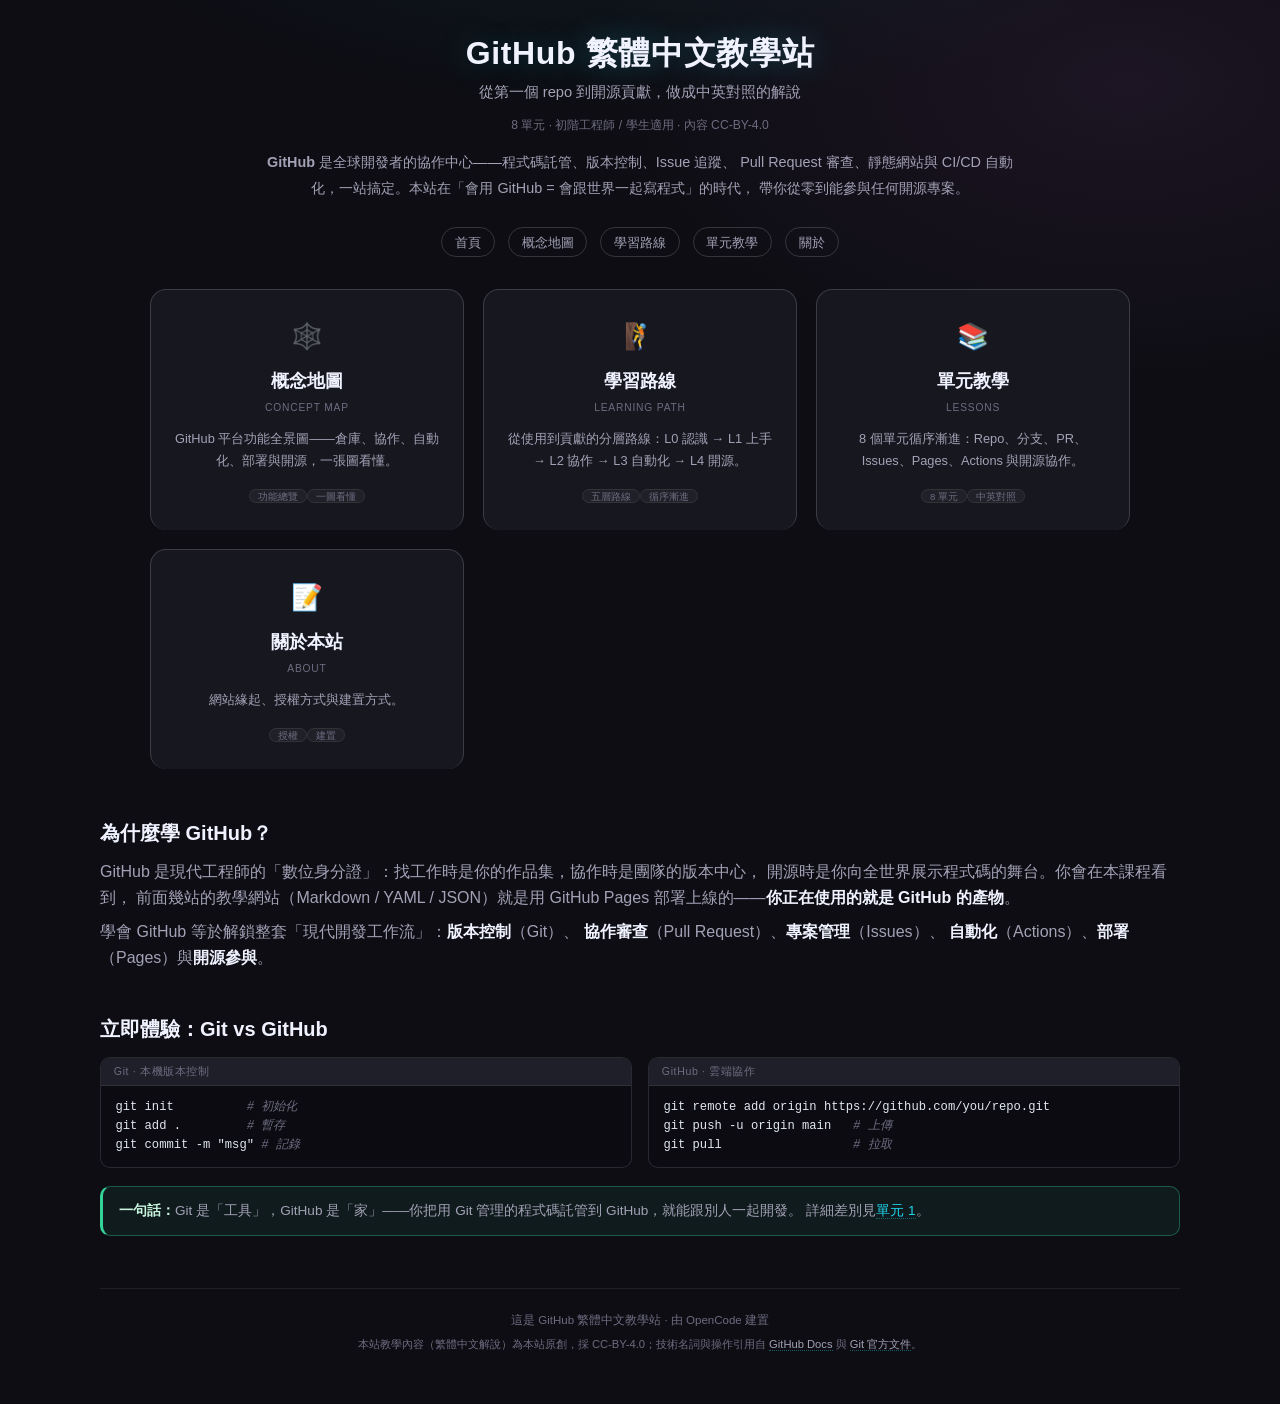
==== index.html @ 43052122 "GitHub course site: core pages + 8 units" ====
<!DOCTYPE html>
<html lang="zh-Hant">
<head>
<meta charset="UTF-8">
<meta name="viewport" content="width=device-width, initial-scale=1.0">
<title>GitHub 繁中教學站 · github-tech-zh-tw</title>
<meta name="description" content="把 GitHub 從帳號到開源貢獻做成中英對照的分層教學網站。">
<link rel="icon" type="image/svg+xml" href="assets/favicon.svg">
<link rel="stylesheet" href="assets/site.css">
</head>
<body>
<div class="container">

<header>
  <h1>GitHub 繁體中文教學站</h1>
  <p class="subtitle">從第一個 repo 到開源貢獻，做成中英對照的解說</p>
  <p class="badge-line">8 單元 · 初階工程師 / 學生適用 · 內容 CC-BY-4.0</p>
  <p class="tagline">
    <strong>GitHub</strong> 是全球開發者的協作中心——程式碼託管、版本控制、Issue 追蹤、
    Pull Request 審查、靜態網站與 CI/CD 自動化，一站搞定。本站在「會用 GitHub = 會跟世界一起寫程式」的時代，
    帶你從零到能參與任何開源專案。
  </p>
</header>

<nav class="topnav">
  <a href="index.html">首頁</a>
  <a href="map.html">概念地圖</a>
  <a href="learning-path.html">學習路線</a>
  <a href="docs/index.html">單元教學</a>
  <a href="about.html">關於</a>
</nav>

<div class="entry-cards">
  <a class="entry-card" href="map.html">
    <div class="ec-icon">🕸️</div>
    <div class="ec-title">概念地圖</div>
    <div class="ec-en">Concept Map</div>
    <div class="ec-desc">GitHub 平台功能全景圖——倉庫、協作、自動化、部署與開源，一張圖看懂。</div>
    <div class="ec-pill"><span class="c-tag">功能總覽</span><span class="c-tag">一圖看懂</span></div>
  </a>
  <a class="entry-card" href="learning-path.html">
    <div class="ec-icon">🧗</div>
    <div class="ec-title">學習路線</div>
    <div class="ec-en">Learning Path</div>
    <div class="ec-desc">從使用到貢獻的分層路線：L0 認識 → L1 上手 → L2 協作 → L3 自動化 → L4 開源。</div>
    <div class="ec-pill"><span class="c-tag">五層路線</span><span class="c-tag">循序漸進</span></div>
  </a>
  <a class="entry-card" href="docs/index.html">
    <div class="ec-icon">📚</div>
    <div class="ec-title">單元教學</div>
    <div class="ec-en">Lessons</div>
    <div class="ec-desc">8 個單元循序漸進：Repo、分支、PR、Issues、Pages、Actions 與開源協作。</div>
    <div class="ec-pill"><span class="c-tag">8 單元</span><span class="c-tag">中英對照</span></div>
  </a>
  <a class="entry-card" href="about.html">
    <div class="ec-icon">📝</div>
    <div class="ec-title">關於本站</div>
    <div class="ec-en">About</div>
    <div class="ec-desc">網站緣起、授權方式與建置方式。</div>
    <div class="ec-pill"><span class="c-tag">授權</span><span class="c-tag">建置</span></div>
  </a>
</div>

<div class="guide" style="margin-top:2.6rem;">
  <h2>為什麼學 GitHub？</h2>
  <p>
    GitHub 是現代工程師的「數位身分證」：找工作時是你的作品集，協作時是團隊的版本中心，
    開源時是你向全世界展示程式碼的舞台。你會在本課程看到，
    前面幾站的教學網站（Markdown / YAML / JSON）就是用 GitHub Pages 部署上線的——<strong>你正在使用的就是 GitHub 的產物</strong>。
  </p>
  <p>
    學會 GitHub 等於解鎖整套「現代開發工作流」：<strong>版本控制</strong>（Git）、
    <strong>協作審查</strong>（Pull Request）、<strong>專案管理</strong>（Issues）、
    <strong>自動化</strong>（Actions）、<strong>部署</strong>（Pages）與<strong>開源參與</strong>。
  </p>

  <h2>立即體驗：Git vs GitHub</h2>
  <div class="demo-grid">
    <div class="demo-block">
      <div class="demo-label">Git · 本機版本控制</div>
      <pre>git init          <span class="hl-c"># 初始化</span>
git add .         <span class="hl-c"># 暫存</span>
git commit -m "msg" <span class="hl-c"># 記錄</span></pre>
    </div>
    <div class="demo-block">
      <div class="demo-label">GitHub · 雲端協作</div>
      <pre>git remote add origin https://github.com/you/repo.git
git push -u origin main   <span class="hl-c"># 上傳</span>
git pull                  <span class="hl-c"># 拉取</span></pre>
    </div>
  </div>
  <div class="callout">
    <strong>一句話：</strong>Git 是「工具」，GitHub 是「家」——你把用 Git 管理的程式碼託管到 GitHub，就能跟別人一起開發。
    詳細差別見<a href="docs/unit-01-github-intro.html">單元 1</a>。
  </div>
</div>

<footer>
  這是 GitHub 繁體中文教學站 · 由 OpenCode 建置<br>
  <span class="footer-license">本站教學內容（繁體中文解說）為本站原創，採 CC-BY-4.0；技術名詞與操作引用自 <a href="https://docs.github.com/" rel="noopener">GitHub Docs</a> 與 <a href="https://git-scm.com/doc" rel="noopener">Git 官方文件</a>。</span>
</footer>

</div>
</body>
</html>
---- assets/site.css ----
/* github-tech-zh-tw 網站樣式 — GitHub 繁中教學站（深色 × 霓虹，承襲 open-code-review-zh-tw / markitdown-zh-tw / markdown-tech-zh-tw 設計語言） */

:root {
  --bg: #0d0d13;
  --bg-soft: #12121a;
  --surface: #17171f;
  --surface-2: #1f1f2a;
  --line: rgba(255, 255, 255, 0.08);
  --line-strong: rgba(255, 255, 255, 0.16);
  --text: #eceaf4;
  --text-soft: #a3a1b6;
  --text-muted: #6e6c80;
  --cyan: #22d3ee;
  --fuchsia: #e879f9;
  --amber: #fbbf24;
  --emerald: #34d399;
  --orange: #fb923c;
  --violet: #a78bfa;
  --grad-main: linear-gradient(90deg, #22d3ee, #e879f9);
  --font-zh: "Noto Sans TC", "PingFang TC", "Microsoft JhengHei", sans-serif;
  --font-display: "Space Grotesk", "Noto Sans TC", sans-serif;
  --font-mono: "JetBrains Mono", ui-monospace, SFMono-Regular, Consolas, monospace;
}

* { margin: 0; padding: 0; box-sizing: border-box; }
html { scroll-behavior: smooth; }

body {
  background:
    radial-gradient(1100px 560px at 50% -220px, rgba(34, 211, 238, 0.09), transparent 60%),
    radial-gradient(900px 520px at 88% 6%, rgba(232, 121, 249, 0.07), transparent 60%),
    var(--bg);
  color: var(--text);
  font-family: var(--font-zh);
  font-size: 16px;
  line-height: 1.65;
  -webkit-font-smoothing: antialiased;
  -moz-osx-font-smoothing: grayscale;
  padding: 2.2rem 1rem 3rem;
}

.container { max-width: 1080px; margin: 0 auto; }

a { color: var(--cyan); text-decoration: none; border-bottom: 1px dotted rgba(34, 211, 238, 0.4); }
a:hover { color: #7be7fb; border-bottom-color: var(--cyan); }
a.entry-card, a.card, a.case-card, a.cm-node, a.about-card, a.next-prev { border-bottom: none; }
a.entry-card:hover, a.card:hover, a.case-card:hover, a.cm-node:hover { border-bottom: none; }

::selection { background: rgba(34, 211, 238, 0.28); }

/* ---------- Header ---------- */
header { text-align: center; margin-bottom: 1.6rem; }
h1 {
  font-family: var(--font-display);
  font-size: 2rem;
  font-weight: 700;
  letter-spacing: 0.02em;
  line-height: 1.15;
  color: #f0f2ff;
  text-shadow: 0 0 30px rgba(34, 211, 238, 0.25);
}
.subtitle { font-size: 0.92rem; color: var(--text-soft); margin-top: 0.5rem; }
.badge-line { margin-top: 0.7rem; font-size: 0.76rem; color: var(--text-muted); }
.tagline {
  max-width: 760px;
  margin: 0.9rem auto 0;
  font-size: 0.9rem;
  color: var(--text-soft);
  line-height: 1.8;
}

/* ---------- Nav ---------- */
.topnav {
  display: flex;
  flex-wrap: wrap;
  justify-content: center;
  gap: 0.4rem 0.8rem;
  margin: 0.4rem 0 2rem;
  font-size: 0.8rem;
}
.topnav a {
  color: var(--text-soft);
  border: 1px solid var(--line-strong);
  border-radius: 999px;
  padding: 0.2rem 0.8rem;
  border-bottom: 1px solid var(--line-strong);
  transition: color 0.14s, border-color 0.14s;
}
.topnav a:hover { color: var(--cyan); border-color: var(--cyan); }

/* ---------- Back link ---------- */
.back-link { margin-bottom: 1.2rem; font-size: 0.85rem; }
.back-link a { border-bottom: none; margin-right: 0.9rem; color: var(--text-soft); }
.back-link a:hover { color: var(--cyan); }

/* ---------- Entry cards (index) ---------- */
.entry-cards { display: grid; grid-template-columns: repeat(auto-fit, minmax(250px, 1fr)); gap: 1.2rem; max-width: 980px; margin: 0 auto; }
.entry-card {
  position: relative;
  overflow: hidden;
  display: flex;
  flex-direction: column;
  background: var(--surface);
  border: 1px solid var(--line-strong);
  border-radius: 16px;
  padding: 1.6rem 1.4rem 1.4rem;
  text-decoration: none;
  color: var(--text);
  transition: transform 0.15s, box-shadow 0.15s, border-color 0.15s;
  text-align: center;
}
.entry-card::before {
  content: "";
  position: absolute;
  top: 0;
  left: 0;
  right: 0;
  height: 3px;
  background: var(--grad-main);
  opacity: 0;
  transition: opacity 0.15s;
}
.entry-card:hover { transform: translateY(-4px); border-color: var(--cyan); box-shadow: 0 14px 44px rgba(34, 211, 238, 0.14); }
.entry-card:hover::before { opacity: 1; }
.entry-card .ec-icon { font-size: 1.6rem; margin-bottom: 0.55rem; }
.entry-card .ec-title { font-family: var(--font-display); font-size: 1.15rem; font-weight: 700; color: #f0f2ff; }
.entry-card .ec-en { font-size: 0.64rem; color: var(--text-muted); margin-top: 0.22rem; letter-spacing: 0.08em; text-transform: uppercase; }
.entry-card .ec-desc { font-size: 0.8rem; color: var(--text-soft); margin-top: 0.7rem; line-height: 1.7; }
.entry-card .ec-pill { margin-top: 0.6rem; }
.entry-card .ec-pill .c-tag { font-size: 0.6rem; background: rgba(255,255,255,0.04); border: 1px solid var(--line); color: var(--text-muted); border-radius: 999px; padding: 0.05rem 0.5rem; }

/* ---------- Guide / doc pages ---------- */
.guide h2 { color: #f0f2ff; font-family: var(--font-display); font-size: 1.25rem; margin: 2.2rem 0 0.55rem; padding-top: 0.4rem; }
.guide h3 { color: #e6f7fb; font-family: var(--font-display); font-size: 1.02rem; margin: 1.5rem 0 0.4rem; }
.guide h4 { color: #e6f7fb; font-family: var(--font-display); font-size: 0.92rem; margin: 1.1rem 0 0.3rem; }
.guide p { margin: 0.45rem 0; color: var(--text-soft); }
.guide ul, .guide ol { margin: 0.35rem 0 0.5rem 1.4rem; color: var(--text-soft); }
.guide li { margin: 0.28rem 0; }
.guide strong { color: #f0f2ff; }
.guide .hint { font-size: 0.74rem; color: var(--text-muted); }
.guide a { color: var(--cyan); }

.guide pre {
  background: #0b0b11;
  border: 1px solid var(--line);
  border-radius: 8px;
  padding: 0.8rem 1rem;
  margin: 0.55rem 0;
  overflow-x: auto;
  font-family: var(--font-mono);
  font-size: 0.8rem;
  line-height: 1.6;
  color: #e2e8f0;
}
.guide :not(pre) > code {
  background: rgba(34, 211, 238, 0.12);
  color: #7dd3e0;
  padding: 0.06rem 0.34rem;
  border-radius: 4px;
  font-family: var(--font-mono);
  font-size: 0.85em;
}
.guide blockquote {
  border-left: 3px solid var(--amber);
  padding-left: 0.9rem;
  margin: 0.55rem 0;
  color: var(--text-soft);
  font-size: 0.86rem;
  opacity: 0.9;
}
.guide table { border-collapse: collapse; width: 100%; margin: 0.6rem 0; font-size: 0.83rem; }
.guide th { background: var(--surface-2); color: #f0f2ff; }
.guide th, .guide td { border: 1px solid var(--line-strong); padding: 0.4rem 0.65rem; text-align: left; vertical-align: top; }
.guide hr { border: none; border-top: 1px solid var(--line-strong); margin: 1rem 0; }

/* ---------- Callouts ---------- */
.callout {
  border: 1px solid rgba(52, 211, 153, 0.35);
  border-left: 3px solid var(--emerald);
  background: rgba(52, 211, 153, 0.07);
  border-radius: 10px;
  padding: 0.8rem 1rem;
  margin: 1.1rem 0;
  font-size: 0.85rem;
  color: var(--text-soft);
  line-height: 1.7;
}
.callout strong { color: #c8f5df; }
.callout.warn { border-color: rgba(251, 191, 36, 0.35); border-left-color: var(--amber); background: rgba(251, 191, 36, 0.06); }
.callout.warn strong { color: #fdeab9; }
.callout.info { border-color: rgba(34, 211, 238, 0.35); border-left-color: var(--cyan); background: rgba(34, 211, 238, 0.06); }
.callout.info strong { color: #a5f3fc; }

/* ---------- 學習成果 ---------- */
.outcome {
  border: 1px solid rgba(167, 139, 250, 0.35);
  border-left: 3px solid var(--violet);
  background: rgba(167, 139, 250, 0.06);
  border-radius: 10px;
  padding: 0.8rem 1rem;
  margin: 1.2rem 0;
  font-size: 0.85rem;
  color: var(--text-soft);
  line-height: 1.75;
}
.outcome strong { color: #ddd3ff; }
.outcome ul { margin: 0.3rem 0 0 1.3rem; }

/* ---------- Bilingual pairs ---------- */
.pair { display: grid; grid-template-columns: 1fr 1fr; gap: 0; margin: 0.6rem 0; }
.col-en { padding-right: 1.8rem; border-right: 1px solid var(--line); font-size: 0.9rem; color: #cfcdda; }
.col-zh { padding-left: 1.8rem; line-height: 1.85; }
.col-en h1, .col-zh h1, .col-en h2, .col-zh h2, .col-en h3, .col-zh h3, .col-en h4, .col-zh h4 { margin: 0.55rem 0 0.3rem; color: #f0f2ff; line-height: 1.3; font-family: var(--font-display); }
.col-en h1, .col-zh h1 { font-size: 1.3rem; margin: 0.4rem 0 0.3rem; }
.col-en h2, .col-zh h2 { font-size: 1.12rem; }
.col-en h3, .col-zh h3 { font-size: 0.98rem; }
.col-en p, .col-zh p { margin: 0.35rem 0; }
.col-en ul, .col-zh ul, .col-en ol, .col-zh ol { margin: 0.3rem 0 0.3rem 1.3rem; }
.col-en li, .col-zh li { margin: 0.15rem 0; }
.col-en blockquote, .col-zh blockquote { border-left: 3px solid var(--cyan); padding-left: 0.9rem; margin: 0.4rem 0; color: var(--text-soft); font-style: italic; opacity: 0.85; }
.col-en pre, .col-zh pre { background: #0b0b11; border: 1px solid var(--line); border-radius: 8px; padding: 0.7rem 0.95rem; margin: 0.5rem 0; overflow-x: auto; font-family: var(--font-mono); font-size: 0.78rem; line-height: 1.55; color: #e2e8f0; }
.col-en :not(pre) > code, .col-zh :not(pre) > code { background: rgba(34, 211, 238, 0.12); color: #7dd3e0; padding: 0.08rem 0.3rem; border-radius: 4px; font-family: var(--font-mono); font-size: 0.86em; }
.col-en table, .col-zh table { border-collapse: collapse; margin: 0.4rem 0; font-size: 0.82rem; width: 100%; }
.col-en th, .col-zh th { background: var(--surface-2); color: #f0f2ff; }
.col-en th, .col-en td, .col-zh th, .col-zh td { border: 1px solid var(--line-strong); padding: 0.3rem 0.55rem; text-align: left; vertical-align: top; }

/* ---------- 語法示範：來源 / 渲染 對照 ---------- */
.demo-grid { display: grid; grid-template-columns: 1fr 1fr; gap: 1rem; margin: 0.7rem 0; }
.demo-block { border: 1px solid var(--line); border-radius: 10px; overflow: hidden; background: var(--surface); }
.demo-block > .demo-label { font-size: 0.66rem; color: var(--text-muted); padding: 0.3rem 0.8rem; border-bottom: 1px solid var(--line); background: var(--surface-2); letter-spacing: 0.06em; }
.demo-block > pre { background: #0b0b11; border: none; border-radius: 0; margin: 0; padding: 0.7rem 0.9rem; font-size: 0.76rem; }
.demo-block > .demo-render { padding: 0.7rem 0.9rem; font-size: 0.85rem; color: var(--text); line-height: 1.7; }
.demo-block > .demo-render code { background: rgba(34, 211, 238, 0.12); color: #7dd3e0; padding: 0.06rem 0.3rem; border-radius: 4px; font-family: var(--font-mono); font-size: 0.85em; }
.demo-block > .demo-render table { border-collapse: collapse; font-size: 0.78rem; }
.demo-block > .demo-render th, .demo-block > .demo-render td { border: 1px solid var(--line-strong); padding: 0.25rem 0.5rem; }
.demo-block > .demo-render th { background: var(--surface-2); }

/* ---------- YAML 語法高亮 ---------- */
.hl-k { color: #7dd3e0; }          /* key：青 */
.hl-p { color: #a3a1b6; }          /* 標點（冒號/橫槓） */
.hl-a { color: #f7d5fb; }          /* 錨點/別名 & *：紫 */
.hl-c { color: #6e6c80; font-style: italic; }  /* 註解 # */
.hl-b { color: #fdeab9; }          /* 布林/特殊值：琥珀 */
.hl-n { color: #fb923c; }          /* 數字：橘 */
.hl-s { color: #b8f0d8; }          /* 字串值：綠 */

/* ---------- English原文摺疊 ---------- */
details.en-toggle { margin: 0.7rem 0; border: 1px solid var(--line); border-radius: 8px; background: var(--surface); }
details.en-toggle > summary { cursor: pointer; padding: 0.5rem 0.9rem; color: var(--text-soft); font-size: 0.78rem; list-style: none; }
details.en-toggle > summary::before { content: "▸ "; color: var(--cyan); }
details.en-toggle[open] > summary::before { content: "▾ "; }
details.en-toggle > summary:hover { color: var(--cyan); }
details.en-toggle > div { padding: 0 0.9rem 0.9rem; }

/* ---------- 概念地圖（map.html） ---------- */
.concept-map { display: flex; flex-direction: column; align-items: center; gap: 1.4rem; margin: 1.6rem 0; }
.cm-row { display: flex; flex-wrap: wrap; justify-content: center; gap: 0.7rem; }
.cm-node {
  display: inline-flex;
  flex-direction: column;
  align-items: center;
  background: var(--surface-2);
  border: 1px solid var(--line-strong);
  border-left: 3px solid var(--cyan);
  border-radius: 12px;
  padding: 0.55rem 0.9rem;
  text-decoration: none;
  color: var(--text);
  transition: transform 0.14s, box-shadow 0.14s, border-color 0.14s;
  text-align: center;
  min-width: 120px;
}
.cm-node:hover { transform: translateY(-3px); border-color: var(--cyan); box-shadow: 0 6px 24px rgba(34, 211, 238, 0.18); }
.cm-node .label { font-family: var(--font-display); font-size: 0.85rem; font-weight: 600; color: #e6f7fb; }
.cm-node .tag { font-size: 0.7rem; color: var(--text-soft); margin-top: 0.2rem; line-height: 1.5; max-width: 240px; }
.cm-node .pill { font-size: 0.56rem; color: var(--text-muted); border: 1px solid var(--line); border-radius: 999px; padding: 0.04rem 0.5rem; margin-top: 0.3rem; }
.cm-node.on-ramp { border-left-color: var(--amber); }
.cm-node.on-ramp .label { color: #fdeab9; }
.cm-node.service { border-left-color: var(--emerald); }
.cm-node.service .label { color: #b8f0d8; }
.cm-node.standalone { border-left-color: var(--violet); }
.cm-node.standalone .label { color: #ddd3ff; }
.cm-node.meta { border-left-color: var(--fuchsia); }
.cm-node.meta .label { color: #f7d5fb; }
.cm-arrow { font-size: 1.1rem; color: var(--text-muted); }
.cm-caption { font-size: 0.72rem; color: var(--text-muted); text-align: center; }

/* ---------- 學習路線 ---------- */
.level { position: relative; padding-left: 32px; margin-bottom: 2.2rem; }
.level::before { content: ""; position: absolute; left: 9px; top: 10px; bottom: 10px; width: 2px; background: linear-gradient(180deg, var(--lv, var(--cyan)), transparent); opacity: 0.6; }
.level::after { content: ""; position: absolute; left: 1px; top: 8px; width: 18px; height: 18px; border-radius: 50%; background: var(--lv, var(--cyan)); box-shadow: 0 0 16px var(--lv, var(--cyan)); border: 4px solid var(--bg); }
.lv-emerald { --lv: #34d399; }
.lv-cyan { --lv: #22d3ee; }
.lv-amber { --lv: #fbbf24; }
.lv-fuchsia { --lv: #e879f9; }
.lv-violet { --lv: #a78bfa; }
.level-head { display: flex; align-items: baseline; gap: 0.8rem; flex-wrap: wrap; margin-bottom: 1rem; }
.level-badge { color: var(--lv, var(--cyan)); border: 1px solid var(--lv, var(--cyan)); background: rgba(255,255,255,0.03); border-radius: 6px; font-family: var(--font-display); font-size: 0.72rem; font-weight: 600; padding: 0.1rem 0.6rem; letter-spacing: 0.06em; white-space: nowrap; }
.level-title { font-family: var(--font-display); font-size: 1.1rem; color: #f0f2ff; font-weight: 600; }
.level-sub { font-size: 0.78rem; color: var(--text-soft); }
.card-grid { display: grid; grid-template-columns: repeat(auto-fill, minmax(280px, 1fr)); gap: 0.9rem; }
.card { background: var(--surface); border: 1px solid var(--line-strong); border-left: 3px solid var(--lv, var(--cyan)); border-radius: 14px; padding: 0.85rem 1rem; display: flex; flex-direction: column; text-decoration: none; color: var(--text); transition: transform 0.14s, box-shadow 0.14s, border-color 0.14s; }
.card:hover { transform: translateY(-3px); border-color: var(--lv, var(--cyan)); box-shadow: 0 8px 28px rgba(34, 211, 238, 0.14); }
.card .c-name { font-family: var(--font-display); font-size: 0.92rem; font-weight: 600; color: #e6f7fb; }
.card .c-zh { font-size: 0.78rem; color: var(--text-soft); margin-top: 0.35rem; line-height: 1.55; }
.card .c-tags { margin-top: 0.5rem; display: flex; gap: 0.35rem; flex-wrap: wrap; }
.card .c-tag { font-size: 0.6rem; background: rgba(255,255,255,0.04); border: 1px solid var(--line); color: var(--text-muted); border-radius: 999px; padding: 0.06rem 0.5rem; }

/* ---------- 單元導覽（prev / next） ---------- */
.next-prev { display: grid; grid-template-columns: 1fr 1fr; gap: 1rem; margin: 2.4rem 0 0.4rem; }
.next-prev a {
  background: var(--surface);
  border: 1px solid var(--line-strong);
  border-left: 3px solid var(--cyan);
  border-radius: 12px;
  padding: 0.75rem 1rem;
  text-decoration: none;
  color: var(--text);
  transition: transform 0.14s, box-shadow 0.14s;
}
.next-prev a:hover { transform: translateY(-2px); border-color: var(--cyan); box-shadow: 0 8px 24px rgba(34, 211, 238, 0.14); }
.next-prev a .np-label { font-size: 0.64rem; color: var(--text-muted); text-transform: uppercase; letter-spacing: 0.08em; }
.next-prev a .np-name { font-family: var(--font-display); font-size: 0.9rem; color: #e6f7fb; margin-top: 0.2rem; }
.next-prev a.np-next { text-align: right; border-left: none; border-right: 3px solid var(--fuchsia); }
.next-prev a.np-next:hover { border-color: var(--fuchsia); box-shadow: 0 8px 24px rgba(232, 121, 249, 0.16); }

/* ---------- 檔案清單 ---------- */
.file-tree { font-family: var(--font-mono); font-size: 0.78rem; background: #0b0b11; border: 1px solid var(--line); border-radius: 8px; padding: 0.8rem 1rem; margin: 0.6rem 0; overflow-x: auto; line-height: 1.7; color: #a3a1b6; white-space: pre; }
.file-tree .dir { color: var(--fuchsia); }
.file-tree .f { color: #e2e8f0; }

/* ---------- 授權宣告 ---------- */
.license-box { border: 1px solid var(--line-strong); border-left: 3px solid var(--amber); border-radius: 10px; background: rgba(251, 191, 36, 0.04); padding: 0.9rem 1.1rem; margin: 1.2rem 0; font-size: 0.82rem; color: var(--text-soft); line-height: 1.8; }
.license-box strong { color: #fdeab9; }

/* ---------- 授權 / About ---------- */
.timeline { list-style: none; counter-reset: tl; margin: 0.6rem 0 0.6rem 10px; padding: 0; }
.timeline li { counter-increment: tl; position: relative; padding: 0 0 1.1rem 1.9rem; border-left: 2px solid var(--line-strong); color: var(--text-soft); font-size: 0.85rem; line-height: 1.7; }
.timeline li:last-child { padding-bottom: 0.2rem; border-left-color: transparent; }
.timeline li::before { content: counter(tl); position: absolute; left: -13px; top: 0; width: 24px; height: 24px; border-radius: 50%; background: var(--surface-2); border: 1px solid var(--cyan); color: var(--cyan); font-family: var(--font-display); font-size: 0.72rem; display: flex; align-items: center; justify-content: center; }

/* ---------- Footer ---------- */
footer { margin-top: 3.2rem; padding-top: 1.2rem; border-top: 1px solid var(--line); text-align: center; font-size: 0.72rem; color: var(--text-muted); line-height: 2.1; }
footer a { color: var(--text-soft); }
.footer-license { max-width: 860px; margin: 0.8rem auto 0; font-size: 0.7rem; color: var(--text-muted); }

/* ---------- Responsive ---------- */
@media (max-width: 800px) {
  .pair { grid-template-columns: 1fr; }
  .col-en { border-right: none; border-bottom: 1px solid var(--line); padding: 0.3rem 0; margin-bottom: 0.3rem; }
  .col-zh { padding: 0.3rem 0; }
  .demo-grid { grid-template-columns: 1fr; }
}
@media (max-width: 720px) {
  body { padding: 1.5rem 0.75rem 2rem; }
  h1 { font-size: 1.6rem; }
  .entry-cards { grid-template-columns: 1fr; }
  .next-prev { grid-template-columns: 1fr; }
  .next-prev a.np-next { text-align: left; border-left: 3px solid var(--fuchsia); border-right: none; }
}
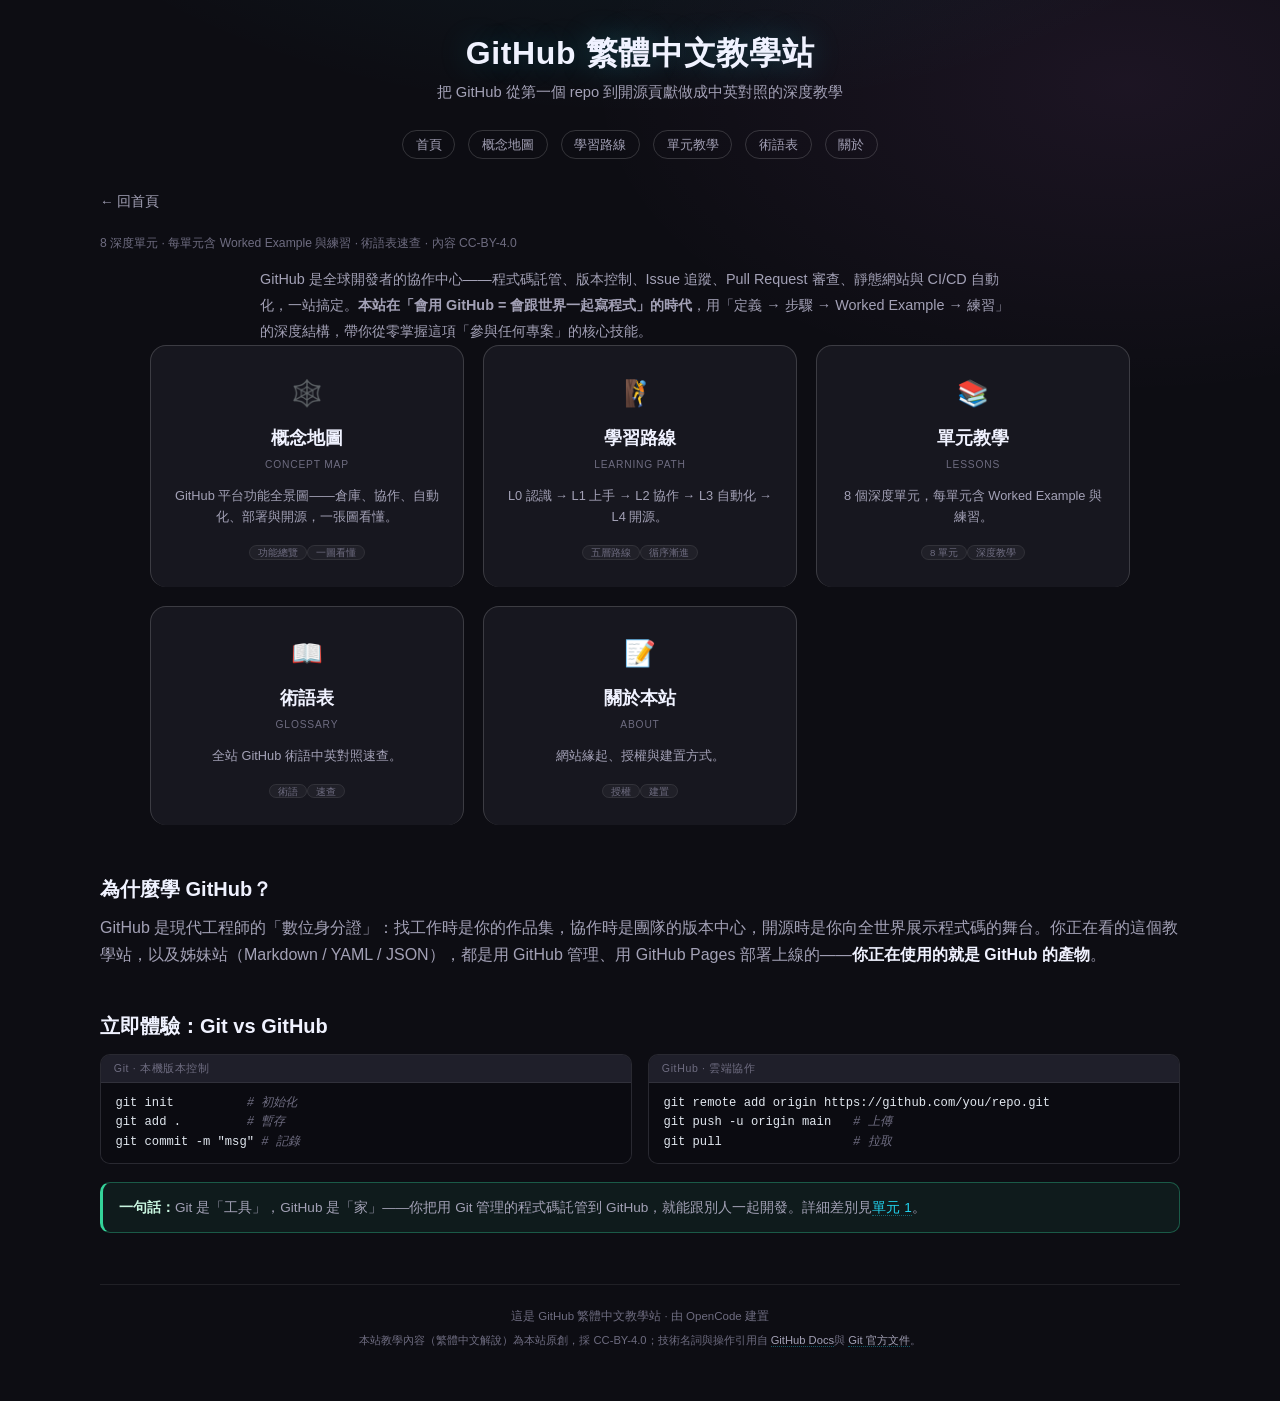
==== commit 2d0c6037: "Deepen all 8 GitHub units: branches, PR, Issues, Pages, Actions, open source + glossary" ====
--- a/index.html
+++ b/index.html
@@ -3,103 +3,47 @@
 <head>
 <meta charset="UTF-8">
 <meta name="viewport" content="width=device-width, initial-scale=1.0">
-<title>GitHub 繁中教學站 · github-tech-zh-tw</title>
-<meta name="description" content="把 GitHub 從帳號到開源貢獻做成中英對照的分層教學網站。">
+<title>GitHub 繁體中文教學站 · GitHub 繁體中文教學站</title>
+<meta name="description" content="GitHub 繁體中文教學站">
 <link rel="icon" type="image/svg+xml" href="assets/favicon.svg">
 <link rel="stylesheet" href="assets/site.css">
 </head>
 <body>
 <div class="container">
-
 <header>
   <h1>GitHub 繁體中文教學站</h1>
-  <p class="subtitle">從第一個 repo 到開源貢獻，做成中英對照的解說</p>
-  <p class="badge-line">8 單元 · 初階工程師 / 學生適用 · 內容 CC-BY-4.0</p>
-  <p class="tagline">
-    <strong>GitHub</strong> 是全球開發者的協作中心——程式碼託管、版本控制、Issue 追蹤、
-    Pull Request 審查、靜態網站與 CI/CD 自動化，一站搞定。本站在「會用 GitHub = 會跟世界一起寫程式」的時代，
-    帶你從零到能參與任何開源專案。
-  </p>
+  <p class="subtitle">把 GitHub 從第一個 repo 到開源貢獻做成中英對照的深度教學</p>
 </header>
-
 <nav class="topnav">
   <a href="index.html">首頁</a>
   <a href="map.html">概念地圖</a>
   <a href="learning-path.html">學習路線</a>
   <a href="docs/index.html">單元教學</a>
+  <a href="glossary.html">術語表</a>
   <a href="about.html">關於</a>
-</nav>
-
+</nav><div class="back-link"><a href="index.html">← 回首頁</a></div>
+<p class="badge-line">8 深度單元 · 每單元含 Worked Example 與練習 · 術語表速查 · 內容 CC-BY-4.0</p>
+<p class="tagline">GitHub 是全球開發者的協作中心——程式碼託管、版本控制、Issue 追蹤、Pull Request 審查、靜態網站與 CI/CD 自動化，一站搞定。<strong>本站在「會用 GitHub = 會跟世界一起寫程式」的時代</strong>，用「定義 → 步驟 → Worked Example → 練習」的深度結構，帶你從零掌握這項「參與任何專案」的核心技能。</p>
 <div class="entry-cards">
-  <a class="entry-card" href="map.html">
-    <div class="ec-icon">🕸️</div>
-    <div class="ec-title">概念地圖</div>
-    <div class="ec-en">Concept Map</div>
-    <div class="ec-desc">GitHub 平台功能全景圖——倉庫、協作、自動化、部署與開源，一張圖看懂。</div>
-    <div class="ec-pill"><span class="c-tag">功能總覽</span><span class="c-tag">一圖看懂</span></div>
-  </a>
-  <a class="entry-card" href="learning-path.html">
-    <div class="ec-icon">🧗</div>
-    <div class="ec-title">學習路線</div>
-    <div class="ec-en">Learning Path</div>
-    <div class="ec-desc">從使用到貢獻的分層路線：L0 認識 → L1 上手 → L2 協作 → L3 自動化 → L4 開源。</div>
-    <div class="ec-pill"><span class="c-tag">五層路線</span><span class="c-tag">循序漸進</span></div>
-  </a>
-  <a class="entry-card" href="docs/index.html">
-    <div class="ec-icon">📚</div>
-    <div class="ec-title">單元教學</div>
-    <div class="ec-en">Lessons</div>
-    <div class="ec-desc">8 個單元循序漸進：Repo、分支、PR、Issues、Pages、Actions 與開源協作。</div>
-    <div class="ec-pill"><span class="c-tag">8 單元</span><span class="c-tag">中英對照</span></div>
-  </a>
-  <a class="entry-card" href="about.html">
-    <div class="ec-icon">📝</div>
-    <div class="ec-title">關於本站</div>
-    <div class="ec-en">About</div>
-    <div class="ec-desc">網站緣起、授權方式與建置方式。</div>
-    <div class="ec-pill"><span class="c-tag">授權</span><span class="c-tag">建置</span></div>
-  </a>
+  <a class="entry-card" href="map.html"><div class="ec-icon">🕸️</div><div class="ec-title">概念地圖</div><div class="ec-en">Concept Map</div><div class="ec-desc">GitHub 平台功能全景圖——倉庫、協作、自動化、部署與開源，一張圖看懂。</div><div class="ec-pill"><span class="c-tag">功能總覽</span><span class="c-tag">一圖看懂</span></div></a>
+  <a class="entry-card" href="learning-path.html"><div class="ec-icon">🧗</div><div class="ec-title">學習路線</div><div class="ec-en">Learning Path</div><div class="ec-desc">L0 認識 → L1 上手 → L2 協作 → L3 自動化 → L4 開源。</div><div class="ec-pill"><span class="c-tag">五層路線</span><span class="c-tag">循序漸進</span></div></a>
+  <a class="entry-card" href="docs/index.html"><div class="ec-icon">📚</div><div class="ec-title">單元教學</div><div class="ec-en">Lessons</div><div class="ec-desc">8 個深度單元，每單元含 Worked Example 與練習。</div><div class="ec-pill"><span class="c-tag">8 單元</span><span class="c-tag">深度教學</span></div></a>
+  <a class="entry-card" href="glossary.html"><div class="ec-icon">📖</div><div class="ec-title">術語表</div><div class="ec-en">Glossary</div><div class="ec-desc">全站 GitHub 術語中英對照速查。</div><div class="ec-pill"><span class="c-tag">術語</span><span class="c-tag">速查</span></div></a>
+  <a class="entry-card" href="about.html"><div class="ec-icon">📝</div><div class="ec-title">關於本站</div><div class="ec-en">About</div><div class="ec-desc">網站緣起、授權與建置方式。</div><div class="ec-pill"><span class="c-tag">授權</span><span class="c-tag">建置</span></div></a>
 </div>
-
 <div class="guide" style="margin-top:2.6rem;">
   <h2>為什麼學 GitHub？</h2>
-  <p>
-    GitHub 是現代工程師的「數位身分證」：找工作時是你的作品集，協作時是團隊的版本中心，
-    開源時是你向全世界展示程式碼的舞台。你會在本課程看到，
-    前面幾站的教學網站（Markdown / YAML / JSON）就是用 GitHub Pages 部署上線的——<strong>你正在使用的就是 GitHub 的產物</strong>。
-  </p>
-  <p>
-    學會 GitHub 等於解鎖整套「現代開發工作流」：<strong>版本控制</strong>（Git）、
-    <strong>協作審查</strong>（Pull Request）、<strong>專案管理</strong>（Issues）、
-    <strong>自動化</strong>（Actions）、<strong>部署</strong>（Pages）與<strong>開源參與</strong>。
-  </p>
-
+  <p>GitHub 是現代工程師的「數位身分證」：找工作時是你的作品集，協作時是團隊的版本中心，開源時是你向全世界展示程式碼的舞台。你正在看的這個教學站，以及姊妹站（Markdown / YAML / JSON），都是用 GitHub 管理、用 GitHub Pages 部署上線的——<strong>你正在使用的就是 GitHub 的產物</strong>。</p>
   <h2>立即體驗：Git vs GitHub</h2>
   <div class="demo-grid">
-    <div class="demo-block">
-      <div class="demo-label">Git · 本機版本控制</div>
-      <pre>git init          <span class="hl-c"># 初始化</span>
+    <div class="demo-block"><div class="demo-label">Git · 本機版本控制</div><pre>git init          <span class="hl-c"># 初始化</span>
 git add .         <span class="hl-c"># 暫存</span>
-git commit -m "msg" <span class="hl-c"># 記錄</span></pre>
-    </div>
-    <div class="demo-block">
-      <div class="demo-label">GitHub · 雲端協作</div>
-      <pre>git remote add origin https://github.com/you/repo.git
+git commit -m "msg" <span class="hl-c"># 記錄</span></pre></div>
+    <div class="demo-block"><div class="demo-label">GitHub · 雲端協作</div><pre>git remote add origin https://github.com/you/repo.git
 git push -u origin main   <span class="hl-c"># 上傳</span>
-git pull                  <span class="hl-c"># 拉取</span></pre>
-    </div>
+git pull                  <span class="hl-c"># 拉取</span></pre></div>
   </div>
-  <div class="callout">
-    <strong>一句話：</strong>Git 是「工具」，GitHub 是「家」——你把用 Git 管理的程式碼託管到 GitHub，就能跟別人一起開發。
-    詳細差別見<a href="docs/unit-01-github-intro.html">單元 1</a>。
-  </div>
-</div>
-
-<footer>
-  這是 GitHub 繁體中文教學站 · 由 OpenCode 建置<br>
-  <span class="footer-license">本站教學內容（繁體中文解說）為本站原創，採 CC-BY-4.0；技術名詞與操作引用自 <a href="https://docs.github.com/" rel="noopener">GitHub Docs</a> 與 <a href="https://git-scm.com/doc" rel="noopener">Git 官方文件</a>。</span>
-</footer>
-
-</div>
-</body>
-</html>
+  <div class="callout"><strong>一句話：</strong>Git 是「工具」，GitHub 是「家」——你把用 Git 管理的程式碼託管到 GitHub，就能跟別人一起開發。詳細差別見<a href="docs/unit-01-github-intro.html">單元 1</a>。</div>
+</div><footer>這是 GitHub 繁體中文教學站 · 由 OpenCode 建置<br>
+  <span class="footer-license">本站教學內容（繁體中文解說）為本站原創，採 CC-BY-4.0；技術名詞與操作引用自 <a href="https://docs.github.com/" rel="noopener">GitHub Docs</a>與 <a href="https://git-scm.com/doc" rel="noopener">Git 官方文件</a>。</span></footer>
+</div></body></html>
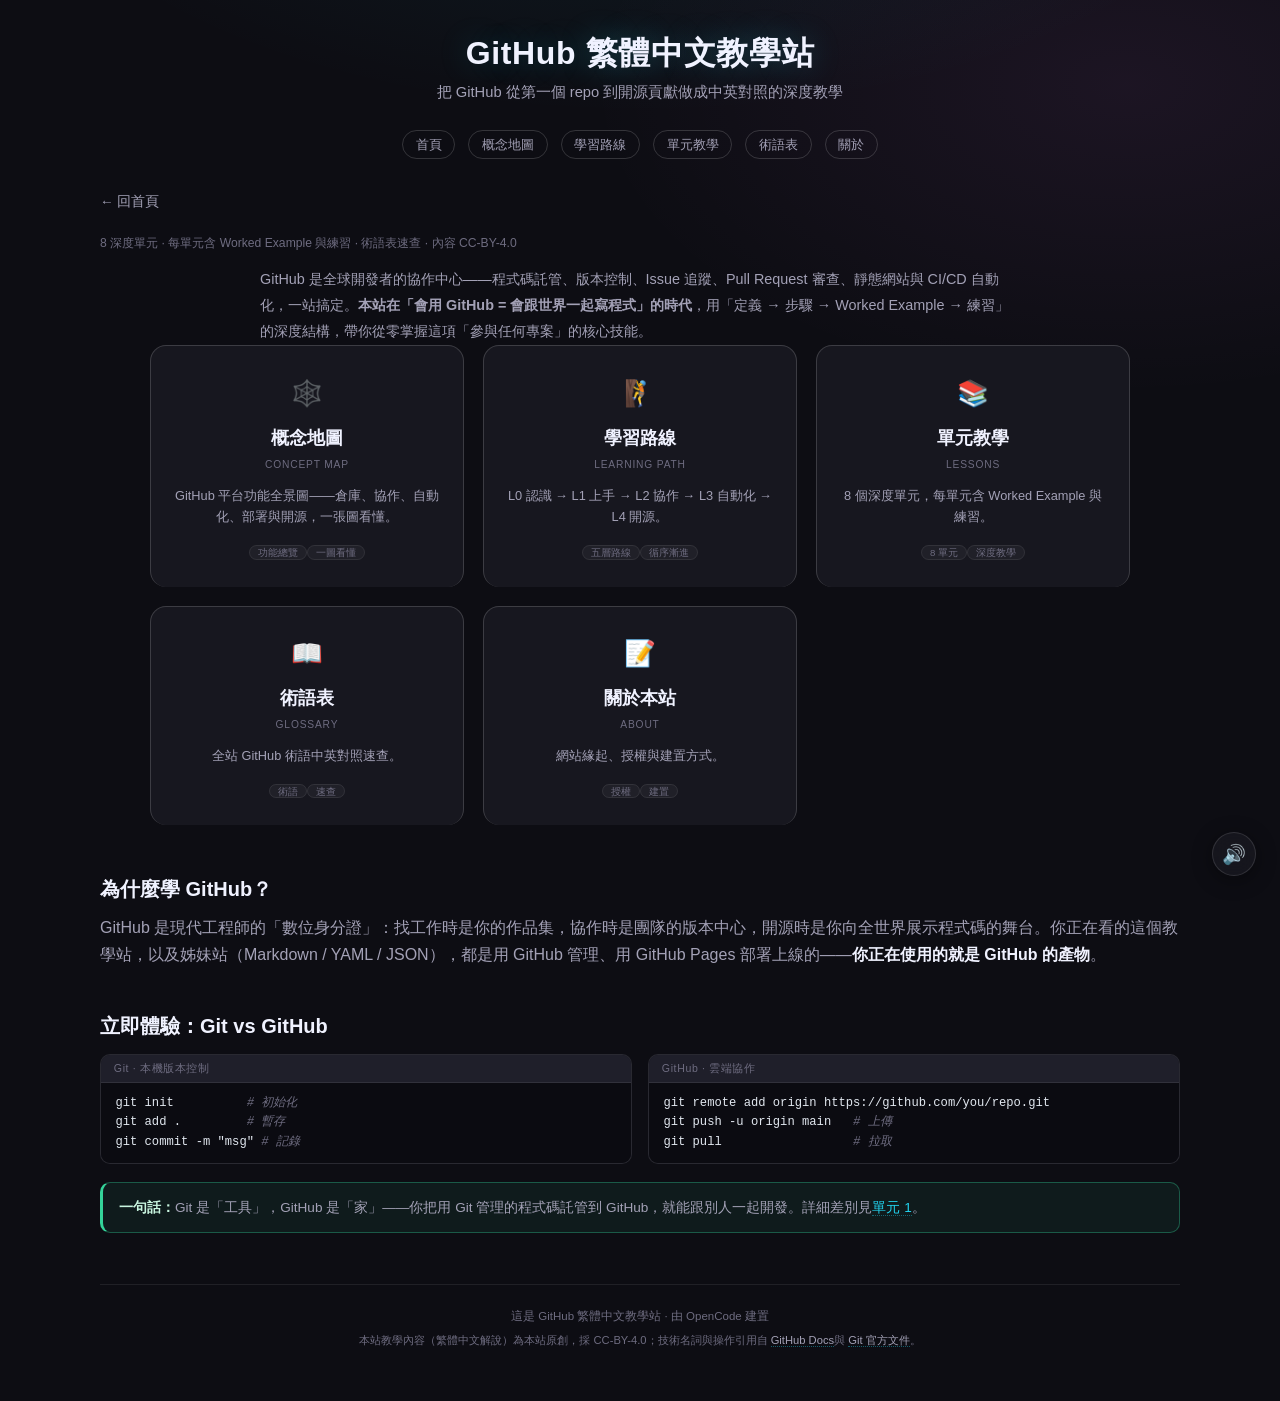
==== commit 7379989e: "feat: add L3 speech read-aloud feature with paragraph highlighting - Add speech.css: floating contro" ====
--- a/index.html
+++ b/index.html
@@ -46,4 +46,6 @@
   <div class="callout"><strong>一句話：</strong>Git 是「工具」，GitHub 是「家」——你把用 Git 管理的程式碼託管到 GitHub，就能跟別人一起開發。詳細差別見<a href="docs/unit-01-github-intro.html">單元 1</a>。</div>
 </div><footer>這是 GitHub 繁體中文教學站 · 由 OpenCode 建置<br>
   <span class="footer-license">本站教學內容（繁體中文解說）為本站原創，採 CC-BY-4.0；技術名詞與操作引用自 <a href="https://docs.github.com/" rel="noopener">GitHub Docs</a>與 <a href="https://git-scm.com/doc" rel="noopener">Git 官方文件</a>。</span></footer>
-</div></body></html>
+</div><link rel="stylesheet" href="assets/speech.css">
+<script src="assets/speech.js" defer></script>
+</body></html>
--- a/assets/speech.css
+++ b/assets/speech.css
@@ -0,0 +1,288 @@
+/* speech.css — 語音朗讀浮動控制面板樣式 */
+
+/* ---------- 浮動面板 ---------- */
+.speech-panel {
+  position: fixed;
+  bottom: 1.5rem;
+  right: 1.5rem;
+  z-index: 2147483647;
+  background: rgba(23, 23, 31, 0.96);
+  backdrop-filter: blur(12px);
+  -webkit-backdrop-filter: blur(12px);
+  border: 1px solid rgba(255, 255, 255, 0.12);
+  border-radius: 16px;
+  padding: 0.8rem 1rem;
+  font-family: "Noto Sans TC", "PingFang TC", sans-serif;
+  font-size: 0.78rem;
+  color: #eceaf4;
+  box-shadow: 0 8px 32px rgba(0, 0, 0, 0.45), 0 0 0 1px rgba(255, 255, 255, 0.06);
+  transition: opacity 0.2s, transform 0.2s;
+  min-width: 260px;
+}
+
+.speech-panel.speech-hidden {
+  opacity: 0;
+  pointer-events: none;
+  transform: translateY(12px);
+}
+
+/* ---------- 頂列：播放控制 ---------- */
+.speech-row {
+  display: flex;
+  align-items: center;
+  gap: 0.5rem;
+  margin-bottom: 0.5rem;
+}
+
+.speech-btn {
+  display: inline-flex;
+  align-items: center;
+  justify-content: center;
+  width: 36px;
+  height: 36px;
+  border-radius: 10px;
+  border: 1px solid rgba(255, 255, 255, 0.12);
+  background: rgba(255, 255, 255, 0.05);
+  color: #eceaf4;
+  font-size: 1rem;
+  cursor: pointer;
+  transition: background 0.15s, border-color 0.15s, transform 0.1s;
+  flex-shrink: 0;
+}
+
+.speech-btn:hover {
+  background: rgba(34, 211, 238, 0.15);
+  border-color: rgba(34, 211, 238, 0.4);
+}
+
+.speech-btn:active {
+  transform: scale(0.94);
+}
+
+.speech-btn.active {
+  background: rgba(34, 211, 238, 0.2);
+  border-color: rgba(34, 211, 238, 0.6);
+  color: #22d3ee;
+}
+
+.speech-btn.stop {
+  color: #f87171;
+}
+
+.speech-btn.stop:hover {
+  background: rgba(248, 113, 113, 0.15);
+  border-color: rgba(248, 113, 113, 0.4);
+}
+
+/* ---------- 語速滑桿 ---------- */
+.speech-speed-wrap {
+  display: flex;
+  align-items: center;
+  gap: 0.4rem;
+  flex: 1;
+}
+
+.speech-speed-wrap label {
+  font-size: 0.68rem;
+  color: #a3a1b6;
+  white-space: nowrap;
+}
+
+.speech-speed-wrap input[type="range"] {
+  flex: 1;
+  height: 4px;
+  -webkit-appearance: none;
+  appearance: none;
+  background: rgba(255, 255, 255, 0.1);
+  border-radius: 2px;
+  outline: none;
+}
+
+.speech-speed-wrap input[type="range"]::-webkit-slider-thumb {
+  -webkit-appearance: none;
+  width: 14px;
+  height: 14px;
+  border-radius: 50%;
+  background: #22d3ee;
+  cursor: pointer;
+  box-shadow: 0 0 6px rgba(34, 211, 238, 0.5);
+}
+
+.speech-speed-wrap input[type="range"]::-moz-range-thumb {
+  width: 14px;
+  height: 14px;
+  border-radius: 50%;
+  background: #22d3ee;
+  cursor: pointer;
+  border: none;
+}
+
+.speech-speed-val {
+  font-size: 0.68rem;
+  color: #22d3ee;
+  min-width: 2.2em;
+  text-align: right;
+}
+
+/* ---------- 語音 / 語言選擇 ---------- */
+.speech-row2 {
+  display: flex;
+  align-items: center;
+  gap: 0.5rem;
+  margin-bottom: 0.4rem;
+}
+
+.speech-select {
+  flex: 1;
+  background: rgba(255, 255, 255, 0.05);
+  border: 1px solid rgba(255, 255, 255, 0.12);
+  border-radius: 8px;
+  color: #eceaf4;
+  font-size: 0.72rem;
+  padding: 0.3rem 0.5rem;
+  outline: none;
+  cursor: pointer;
+}
+
+.speech-select:focus {
+  border-color: rgba(34, 211, 238, 0.5);
+}
+
+.speech-select option {
+  background: #17171f;
+  color: #eceaf4;
+}
+
+/* ---------- 語言模式切換 ---------- */
+.speech-lang-modes {
+  display: flex;
+  gap: 0.3rem;
+}
+
+.speech-lang-btn {
+  font-size: 0.64rem;
+  padding: 0.2rem 0.5rem;
+  border-radius: 6px;
+  border: 1px solid rgba(255, 255, 255, 0.1);
+  background: rgba(255, 255, 255, 0.04);
+  color: #a3a1b6;
+  cursor: pointer;
+  transition: all 0.15s;
+}
+
+.speech-lang-btn:hover {
+  color: #eceaf4;
+  border-color: rgba(255, 255, 255, 0.2);
+}
+
+.speech-lang-btn.active {
+  background: rgba(34, 211, 238, 0.15);
+  border-color: rgba(34, 211, 238, 0.5);
+  color: #22d3ee;
+}
+
+/* ---------- 狀態文字 ---------- */
+.speech-status {
+  font-size: 0.64rem;
+  color: #6e6c80;
+  margin-top: 0.3rem;
+  text-align: center;
+  min-height: 1em;
+}
+
+/* ---------- 段落高亮 ---------- */
+.speech-highlight {
+  background: rgba(251, 191, 36, 0.12) !important;
+  border-left: 3px solid #fbbf24 !important;
+  padding-left: 0.6rem !important;
+  border-radius: 0 6px 6px 0 !important;
+  transition: background 0.25s, border-color 0.25s;
+}
+
+/* ---------- 展開/收合 ---------- */
+.speech-toggle {
+  position: fixed;
+  bottom: 1.5rem;
+  right: 1.5rem;
+  z-index: 2147483646;
+  width: 44px;
+  height: 44px;
+  border-radius: 50%;
+  border: 1px solid rgba(255, 255, 255, 0.12);
+  background: rgba(23, 23, 31, 0.92);
+  backdrop-filter: blur(12px);
+  -webkit-backdrop-filter: blur(12px);
+  color: #22d3ee;
+  font-size: 1.2rem;
+  cursor: pointer;
+  box-shadow: 0 4px 20px rgba(0, 0, 0, 0.4);
+  display: flex;
+  align-items: center;
+  justify-content: center;
+  transition: transform 0.2s, background 0.15s;
+}
+
+.speech-toggle:hover {
+  transform: scale(1.08);
+  background: rgba(34, 211, 238, 0.15);
+}
+
+.speech-toggle.panel-open {
+  display: none;
+}
+
+/* ---------- 鍵盤快捷鍵提示 ---------- */
+.speech-hotkeys {
+  display: flex;
+  justify-content: center;
+  gap: 0.6rem;
+  margin-top: 0.35rem;
+  font-size: 0.58rem;
+  color: #6e6c80;
+}
+
+.speech-hotkeys kbd {
+  display: inline-block;
+  background: rgba(255, 255, 255, 0.06);
+  border: 1px solid rgba(255, 255, 255, 0.1);
+  border-radius: 3px;
+  padding: 0 0.3rem;
+  font-family: inherit;
+  font-size: 0.58rem;
+}
+
+/* ---------- 不支援時的提示 ---------- */
+.speech-unsupported {
+  position: fixed;
+  bottom: 1.5rem;
+  right: 1.5rem;
+  z-index: 9999;
+  background: rgba(23, 23, 31, 0.96);
+  border: 1px solid rgba(248, 113, 113, 0.3);
+  border-radius: 12px;
+  padding: 0.6rem 0.9rem;
+  font-size: 0.72rem;
+  color: #f87171;
+}
+
+/* ---------- 手機版 ---------- */
+@media (max-width: 600px) {
+  .speech-panel {
+    bottom: 0.8rem;
+    right: 0.8rem;
+    left: 0.8rem;
+    min-width: unset;
+    padding: 0.6rem 0.8rem;
+  }
+
+  .speech-toggle {
+    bottom: 0.8rem;
+    right: 0.8rem;
+  }
+
+  .speech-btn {
+    width: 32px;
+    height: 32px;
+    font-size: 0.9rem;
+  }
+}
